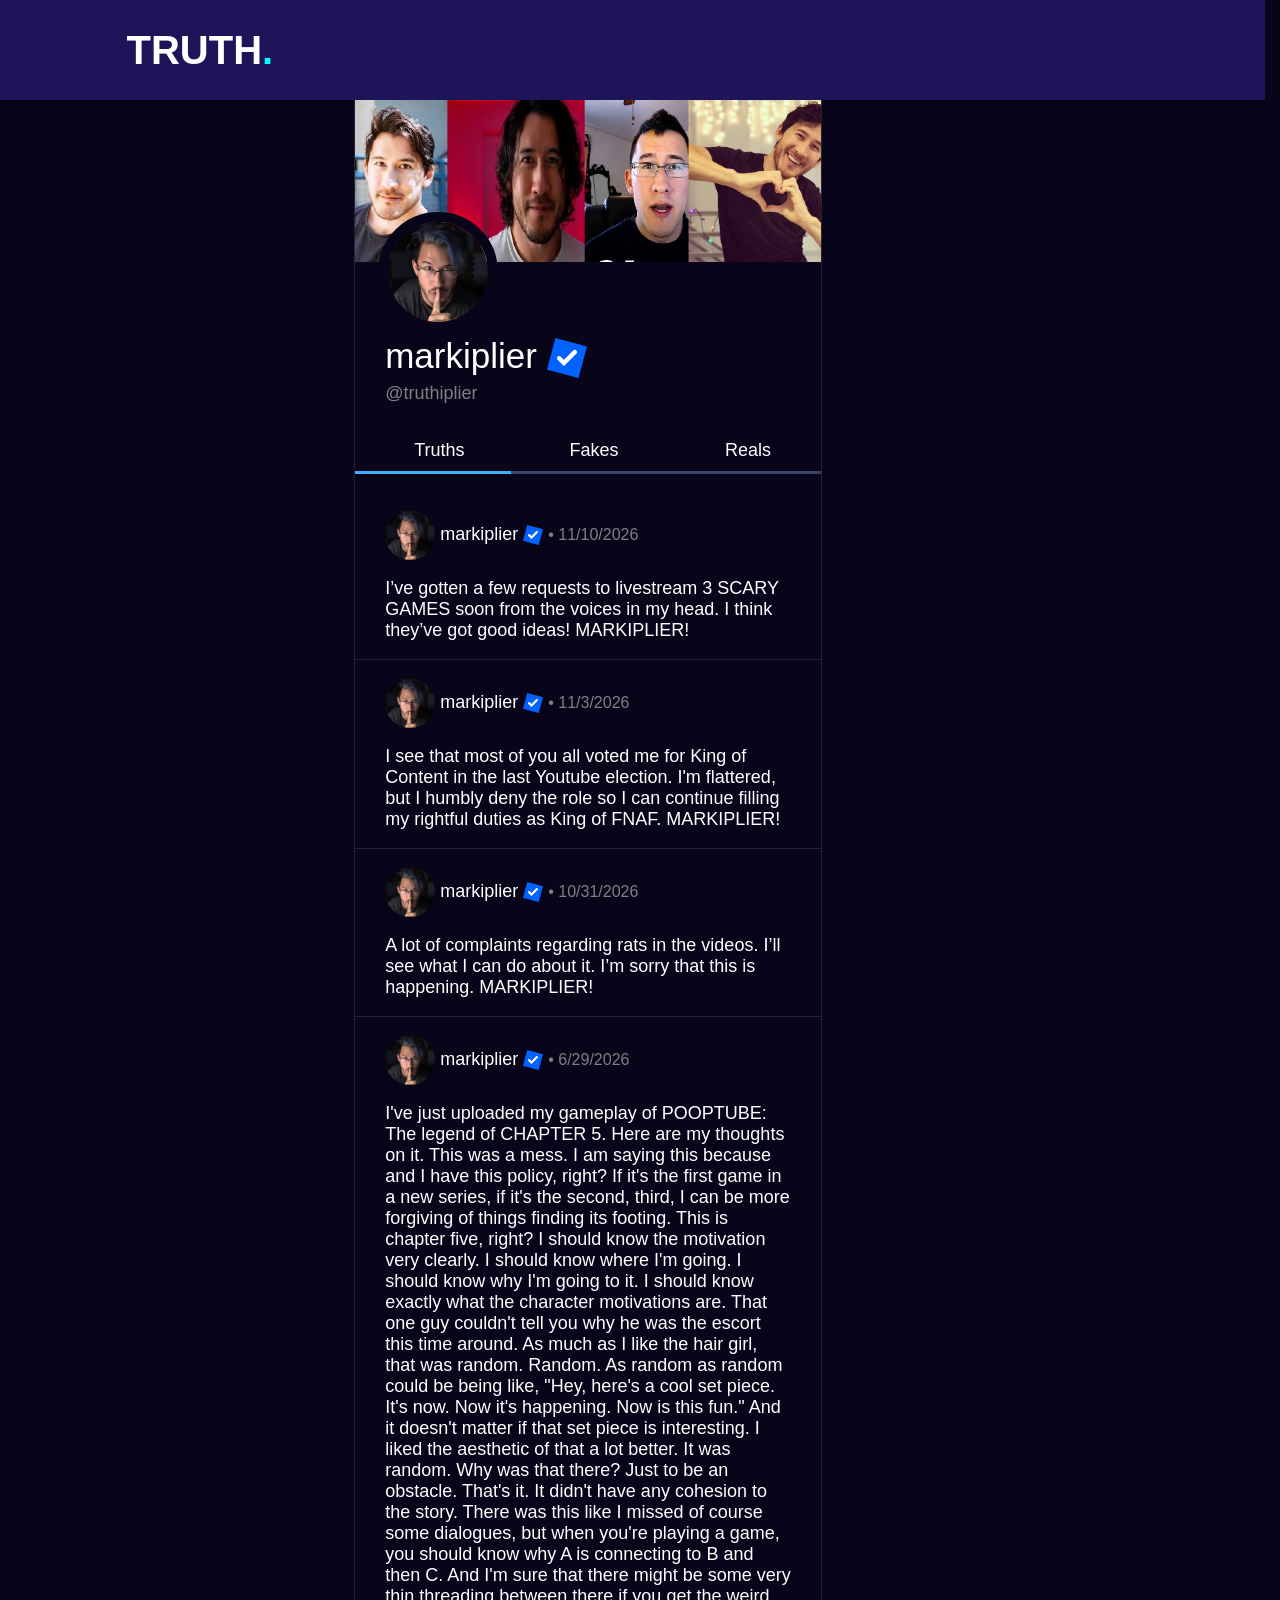
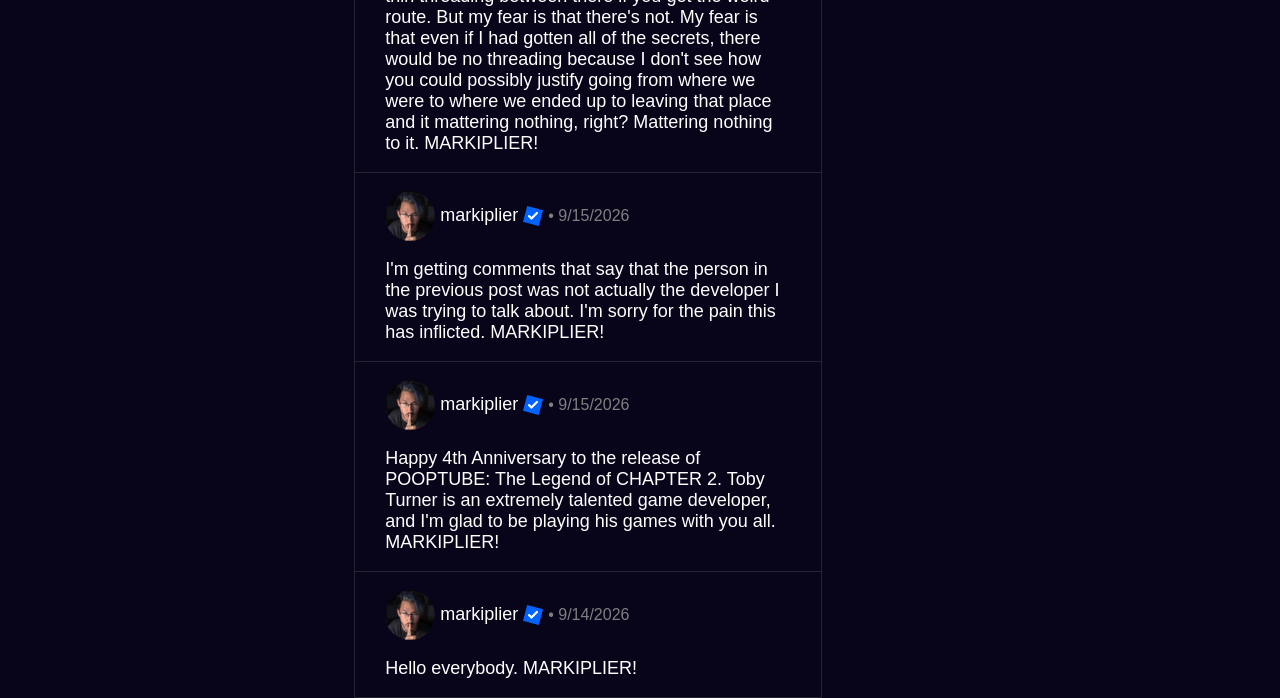
==== index.html @ 188dfa9e "Add files via upload" ====
<html>
    <head>
        <link rel="stylesheet" href="style.css">
    </head>
    <body>
        <div id="top">
            TRUTH<span class="period">.</span>
        </div>
        <div id="main">
            <!-- HEADER PROFILE STUFF -->
            <div id="profile">
                <img src="markiplerbanner.png" id="banner">
                <img src="images.jpg" id="pfp">
                <p id="name">markiplier <img src="verity.png" id="verified"></p>
                <p id="tag">@truthiplier</p>
                <div id="tabs">
                    <div onclick="window.location.href = 'index.html' "><p style="border-bottom: 3px solid rgb(61, 177, 255);">Truths</p></div>
                    <div onclick="window.location.href = 'fake.html' "><p style="border-bottom: 3px solid rgb(56, 68, 102);">Fakes</p></div>
                    <div onclick="window.location.href = 'real.html' "><p style="border-bottom: 3px solid rgb(56, 68, 102);">Reals</p></div>
            </div>

            <!-- POSSTS  -->
            <div id="post">
                <p><img src="images.jpg" id="pfp"> markiplier <img src="verity.png" id="verified"> <span class="greyed">• 11/10/2026</span></p>
                <p>I’ve gotten a few requests to livestream 3 SCARY GAMES soon from the voices in my head. I think they’ve got good ideas! MARKIPLIER!
                </p>
            </div>
            <div id="post">
                <p><img src="images.jpg" id="pfp"> markiplier <img src="verity.png" id="verified"> <span class="greyed">• 11/3/2026</span></p>
                <p>I see that most of you all voted me for King of Content in the last Youtube election.
                    I'm flattered, but I humbly deny the role so I can continue filling my rightful duties
                    as King of FNAF. MARKIPLIER!
                </p>
            </div>
            <div id="post">
                <p><img src="images.jpg" id="pfp"> markiplier <img src="verity.png" id="verified"> <span class="greyed">• 10/31/2026</span></p>
                <p>A lot of complaints regarding rats in the videos. I’ll see what I can do about it. I’m sorry that this is happening. MARKIPLIER!
                </p>
            </div>
            <div id="post">
                <p><img src="images.jpg" id="pfp"> markiplier <img src="verity.png" id="verified"> <span class="greyed">• 6/29/2026</span></p>
                <p>I've just uploaded my gameplay of POOPTUBE: The legend of CHAPTER 5. Here are my thoughts on it. This was a mess. I am saying this because and I have this policy, right? If it's the first game in a new series, if it's the second, third, I can be more forgiving of things finding its footing. This is chapter five, right? I should know the motivation very clearly. I should know where I'm going. I should know why I'm going to it. I should know exactly what the character motivations are. That one guy couldn't tell you why he was the escort this time around. As much as I like the hair girl, that was random. Random. As random as random could be being like, "Hey, here's a cool set piece. It's now. Now it's happening. Now is this fun." And it doesn't matter if that set piece is interesting. I liked the aesthetic of that a lot better. It was random. Why was that there? Just to be an obstacle. That's it. It didn't have any cohesion to the story. There was this like I missed of course some dialogues, but when you're playing a game, you should know why A is connecting to B and then C. And I'm sure that there might be some very thin threading between there if you get the weird route. But my fear is that there's not. My fear is that even if I had gotten all of the secrets, there would be no threading because I don't see how you could possibly justify going from where we were to where we ended up to leaving that place and it mattering nothing, right? Mattering nothing to it. MARKIPLIER! 

                </p>
            </div>
            <div id="post">
                <p><img src="images.jpg" id="pfp"> markiplier <img src="verity.png" id="verified"> <span class="greyed">• 9/15/2026</span></p>
                <p>I'm getting comments that say that the person in the previous post was not actually the 
                    developer I was trying to talk about. I'm sorry for the pain this has inflicted. MARKIPLIER!
                </p>
            </div>
            <div id="post">
                <p><img src="images.jpg" id="pfp"> markiplier <img src="verity.png" id="verified"> <span class="greyed">• 9/15/2026</span></p>
                <p>Happy 4th Anniversary to the release of POOPTUBE: The Legend of CHAPTER 2. Toby Turner is an extremely talented
                    game developer, and I'm glad to be playing his games with you all. MARKIPLIER!
                </p>
            </div>
            <div id="post">
                <p><img src="images.jpg" id="pfp"> markiplier <img src="verity.png" id="verified"> <span class="greyed">• 9/14/2026</span></p>
                <p>Hello everybody. MARKIPLIER!
                </p>
            </div>
            
            <!-- <div id="post">
                <p><img src="images.jpg" id="pfp"> markiplier <img src="verity.png" id="verified"> <span class="greyed">• 11/3/2026</span></p>
                <p>I’ve made a wonderful deal with the rats. You won’t be hearing from them again. MARKIPLIER!
                </p>
            </div>
            <div id="post">
                <p><img src="images.jpg" id="pfp"> markiplier <img src="verity.png" id="verified"> <span class="greyed">• 11/3/2026</span></p>
                <p>They need to put warnings on these games. I’ve been looking into the 3 SCARY GAMES livestream idea and they keep making me really scared. I’m really distressed right now, and I might not be able to post for a few years. Please respect my privacy at this time and some later times until aforementioned few years had passed. MARKIPLIER!
                </p>
            </div> -->
        </div>
    </body>
</html>
---- style.css ----
#main {
    margin-left: 28%;
    margin-right: 35%;
    border: 1px solid rgb(37, 36, 51);
    border-top: 0;
    border-bottom: 0;
scrollbar-width: none;  /* Firefox, Safari 18.2+, Chromium 121+ */
}

html {
    scrollbar-gutter: stable;
}

body {
    background-color: #08051b;
    color: white;
    font-family:  Helvetica, sans-serif;
    font-size: 18px;

    -ms-overflow-style: none;  /* Internet Explorer 10+ */
    scrollbar-width: none;  /* Firefox, Safari 18.2+, Chromium 121+ */

    margin: 0;
  padding: 0;
}

#top {
    height: 100px;
    background-color: #1d145a;
    color: white;
    font-size: 40px;
    font-family: 'Segoe UI', Tahoma, Geneva, Verdana, sans-serif;
    align-content: center;
    padding-left: 10%;
    font-weight: 900;
    position: sticky;
    z-index: 10;
    .period {
        color:aqua
    }
    scrollbar-width: none;  /* Firefox, Safari 18.2+, Chromium 121+ */
}

#profile {

    #pfp {
        width: 100px;
        border-radius: 50%;
        border: 10px solid #08051b;
        margin: 5%;
        margin-top: -50px;
    }
    #banner {
        width: 100%;
    }

    p {
        padding-left: 30px;
    }
    #name {
        font-size: 35px;
        margin-top: -20px;
    }
    #verified {
        width: 40px;
        vertical-align: middle;
    }
    
}

#tabs {
    display: flex;
    width: 100%;
    justify-content:space-evenly;
    div {
        width: 100%;
        cursor: pointer;
    }

    p {
        padding-left: 0;
        padding-left: 38%;
        display: flex;
        padding-bottom: 10px;
    }
    
}

#pfp {
        width: 50px;
        border-radius: 50%;
    }

#post {
    #pfp {
        margin: 0px !important;
        vertical-align: middle;
        width: 50px !important; 
        border: 0px !important;
        margin-right: 40px;
    }

    #verified {
        width: 20px;
    }
    #name {
        font-size: 16px;
    }

    padding-right: 30px;
    border-bottom: 1px solid rgb(37, 36, 51);
}

.greyed {
    color: grey;
    font-size: 16px;
}

#tag {
    color: grey;
    margin-top: -30px;
}
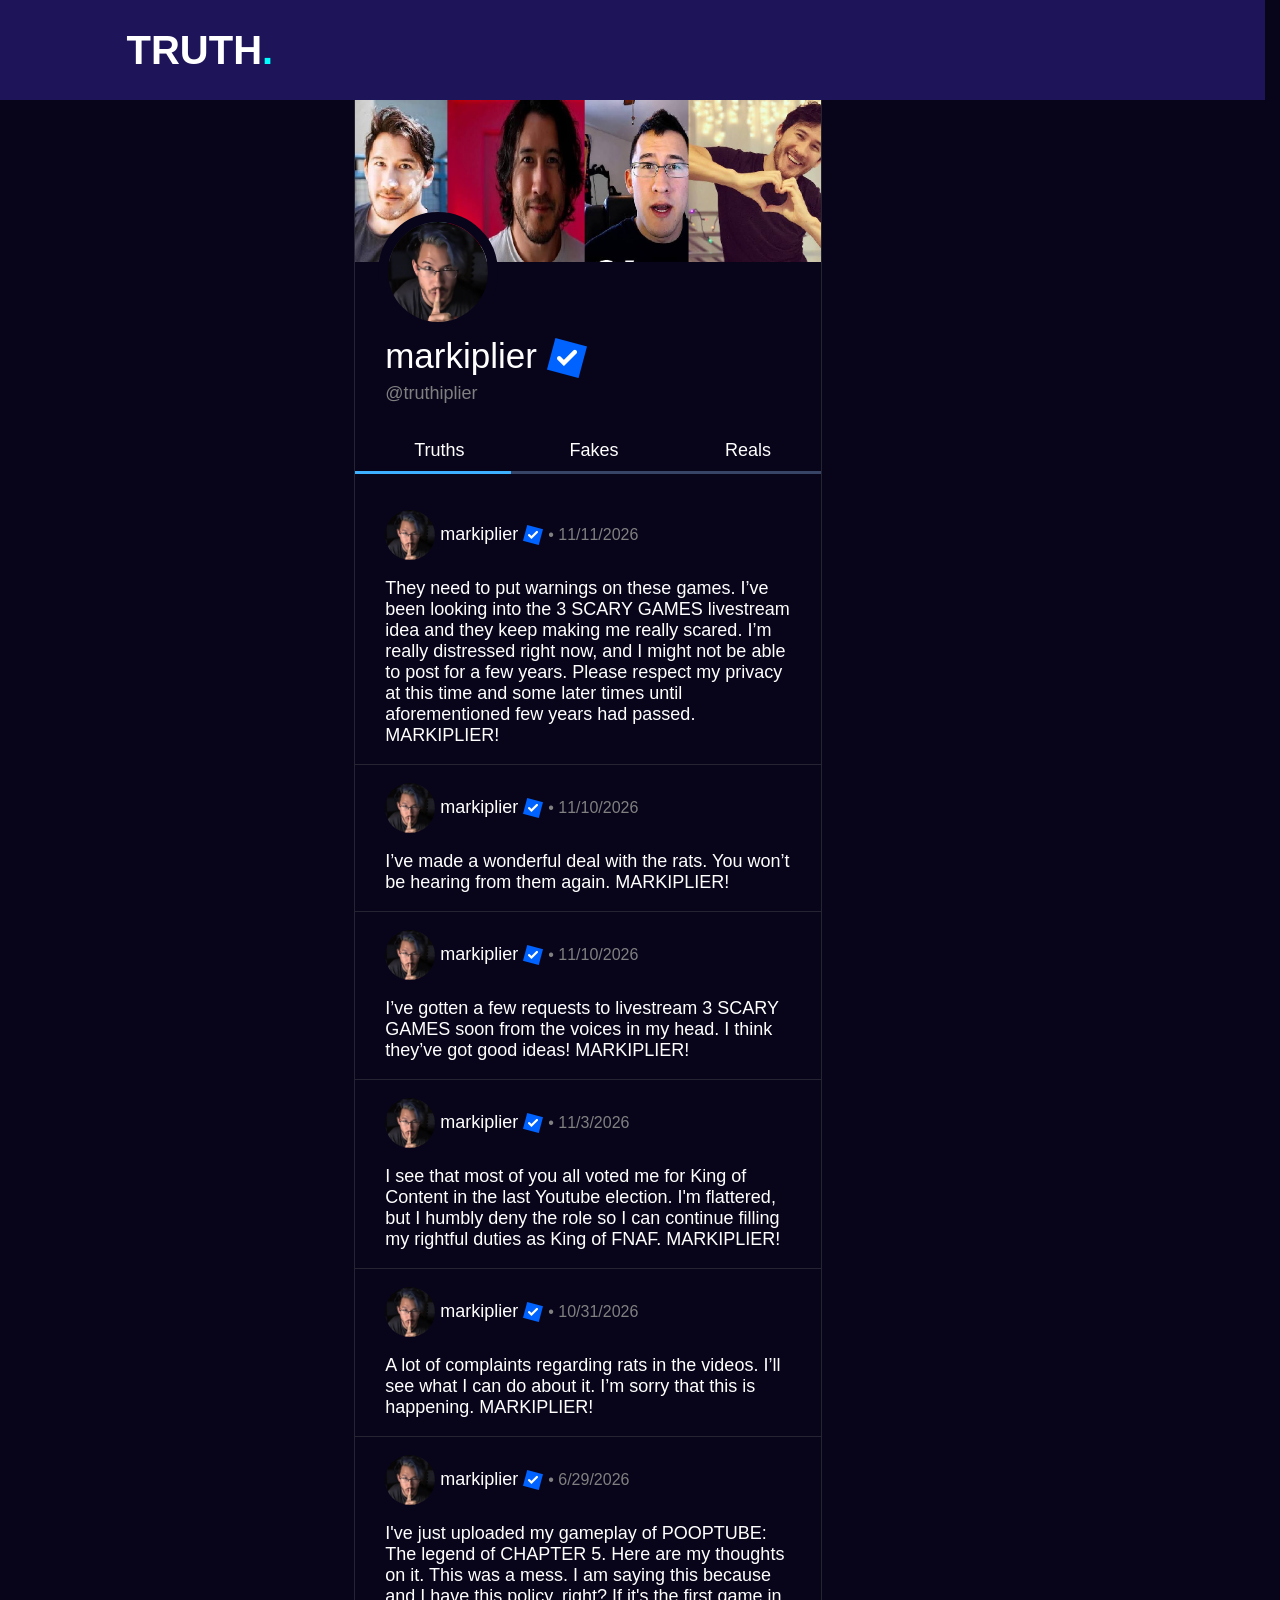
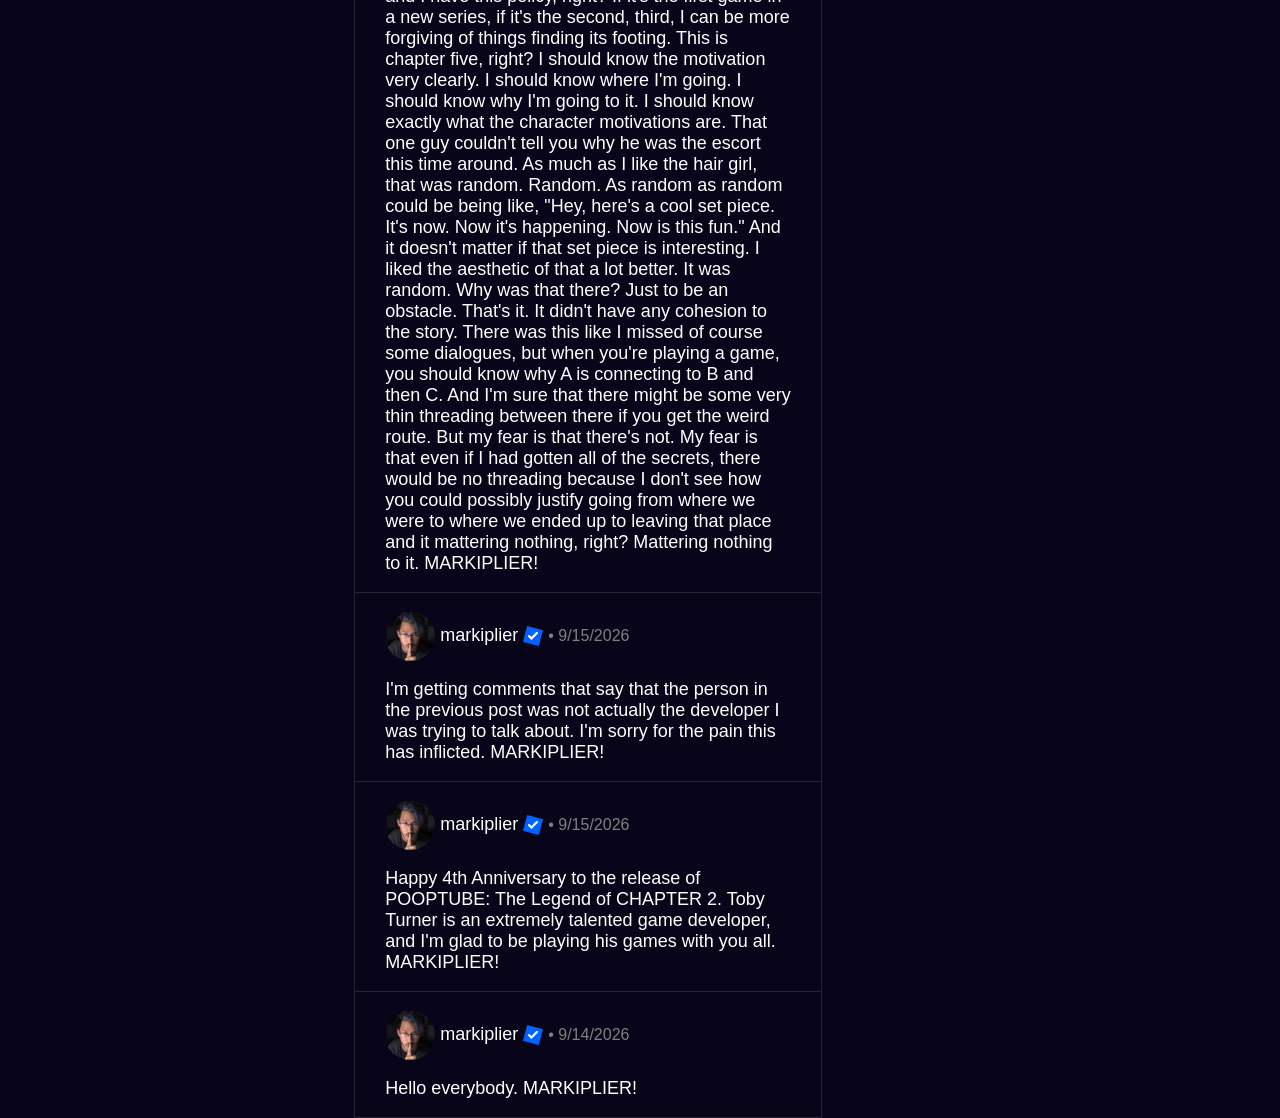
==== commit 2c62e970: "Add files via upload" ====
--- a/index.html
+++ b/index.html
@@ -20,6 +20,16 @@
             </div>
 
             <!-- POSSTS  -->
+             <div id="post">
+                <p><img src="images.jpg" id="pfp"> markiplier <img src="verity.png" id="verified"> <span class="greyed">• 11/11/2026</span></p>
+                <p>They need to put warnings on these games. I’ve been looking into the 3 SCARY GAMES livestream idea and they keep making me really scared. I’m really distressed right now, and I might not be able to post for a few years. Please respect my privacy at this time and some later times until aforementioned few years had passed. MARKIPLIER!
+                </p>
+            </div>
+             <div id="post">
+                <p><img src="images.jpg" id="pfp"> markiplier <img src="verity.png" id="verified"> <span class="greyed">• 11/10/2026</span></p>
+                <p>I’ve made a wonderful deal with the rats. You won’t be hearing from them again. MARKIPLIER!
+                </p>
+            </div>
             <div id="post">
                 <p><img src="images.jpg" id="pfp"> markiplier <img src="verity.png" id="verified"> <span class="greyed">• 11/10/2026</span></p>
                 <p>I’ve gotten a few requests to livestream 3 SCARY GAMES soon from the voices in my head. I think they’ve got good ideas! MARKIPLIER!
--- a/style.css
+++ b/style.css
@@ -119,4 +119,12 @@
 #tag {
     color: grey;
     margin-top: -30px;
+}
+
+#video {
+    width: 100%;
+    margin-left: 5%;
+    border: 1px solid rgb(37, 36, 51);
+    border-radius: 20px;
+    margin-bottom: 40px;
 }
